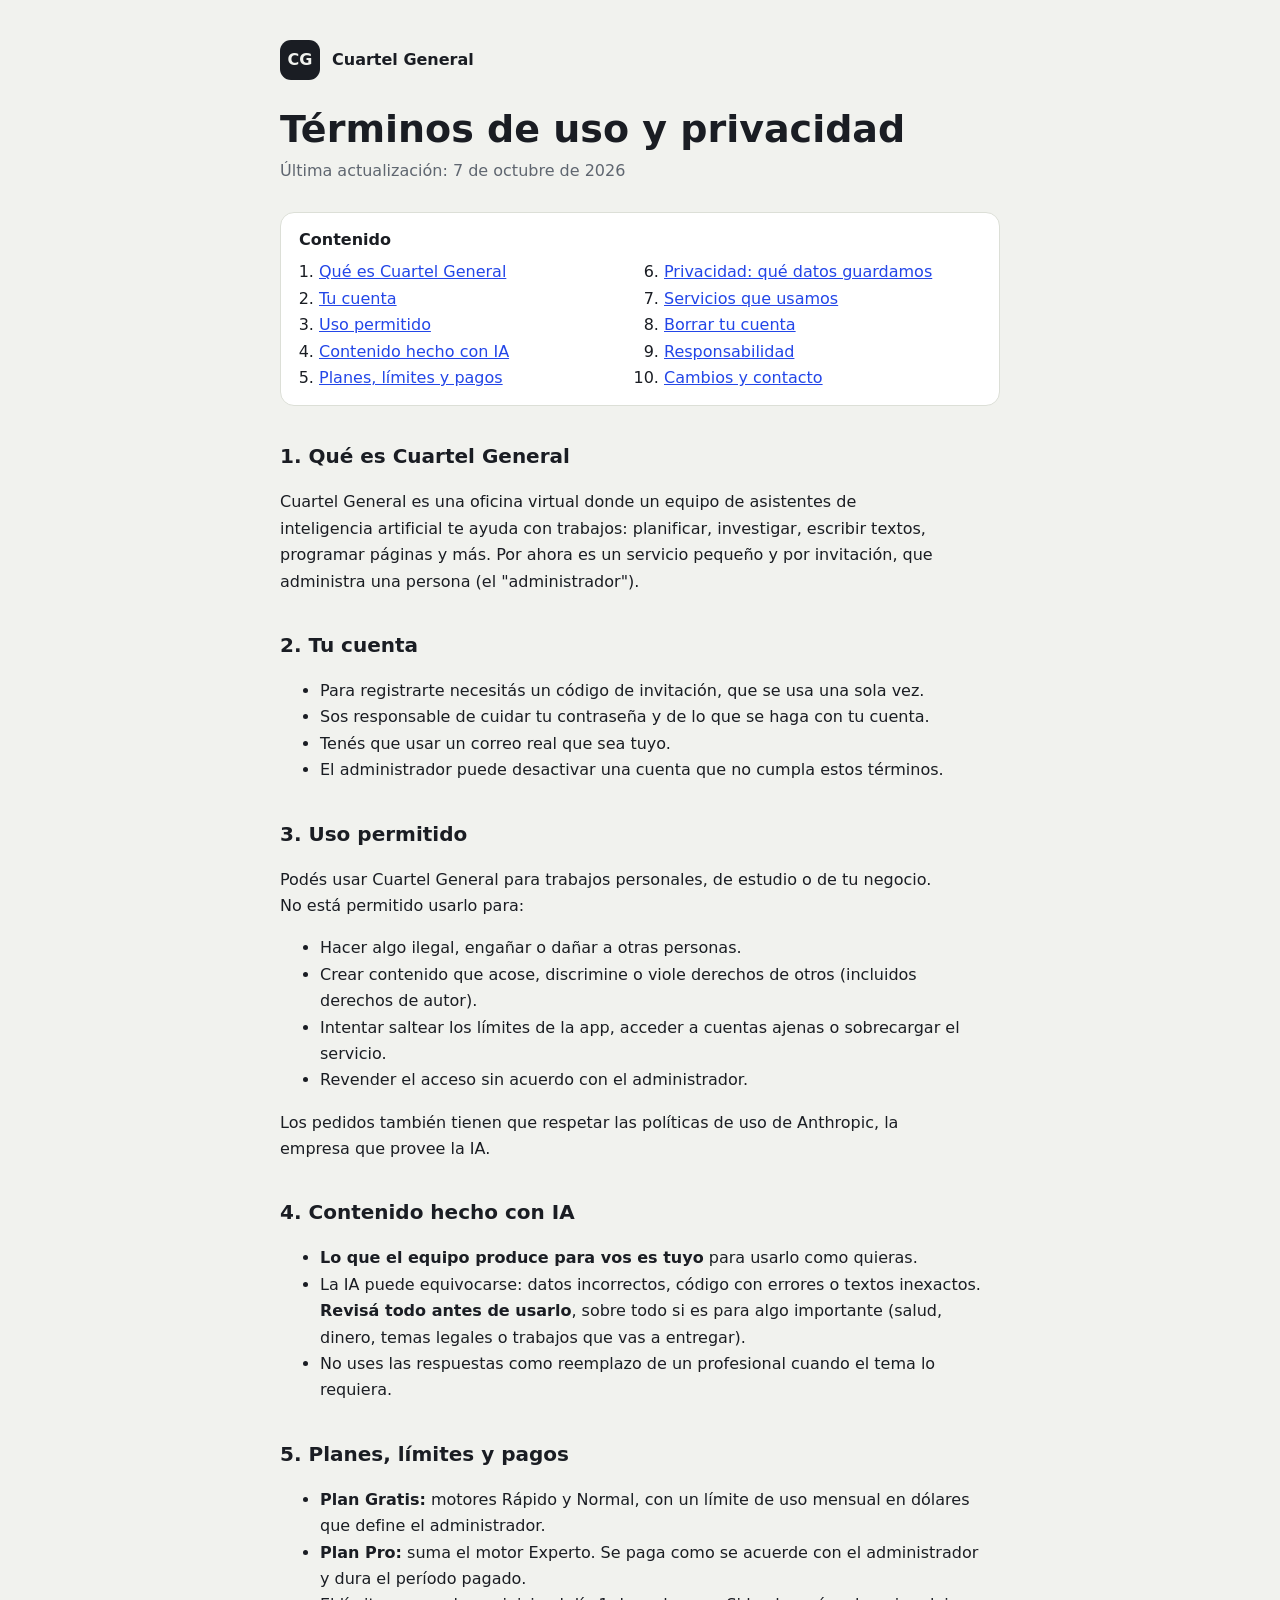
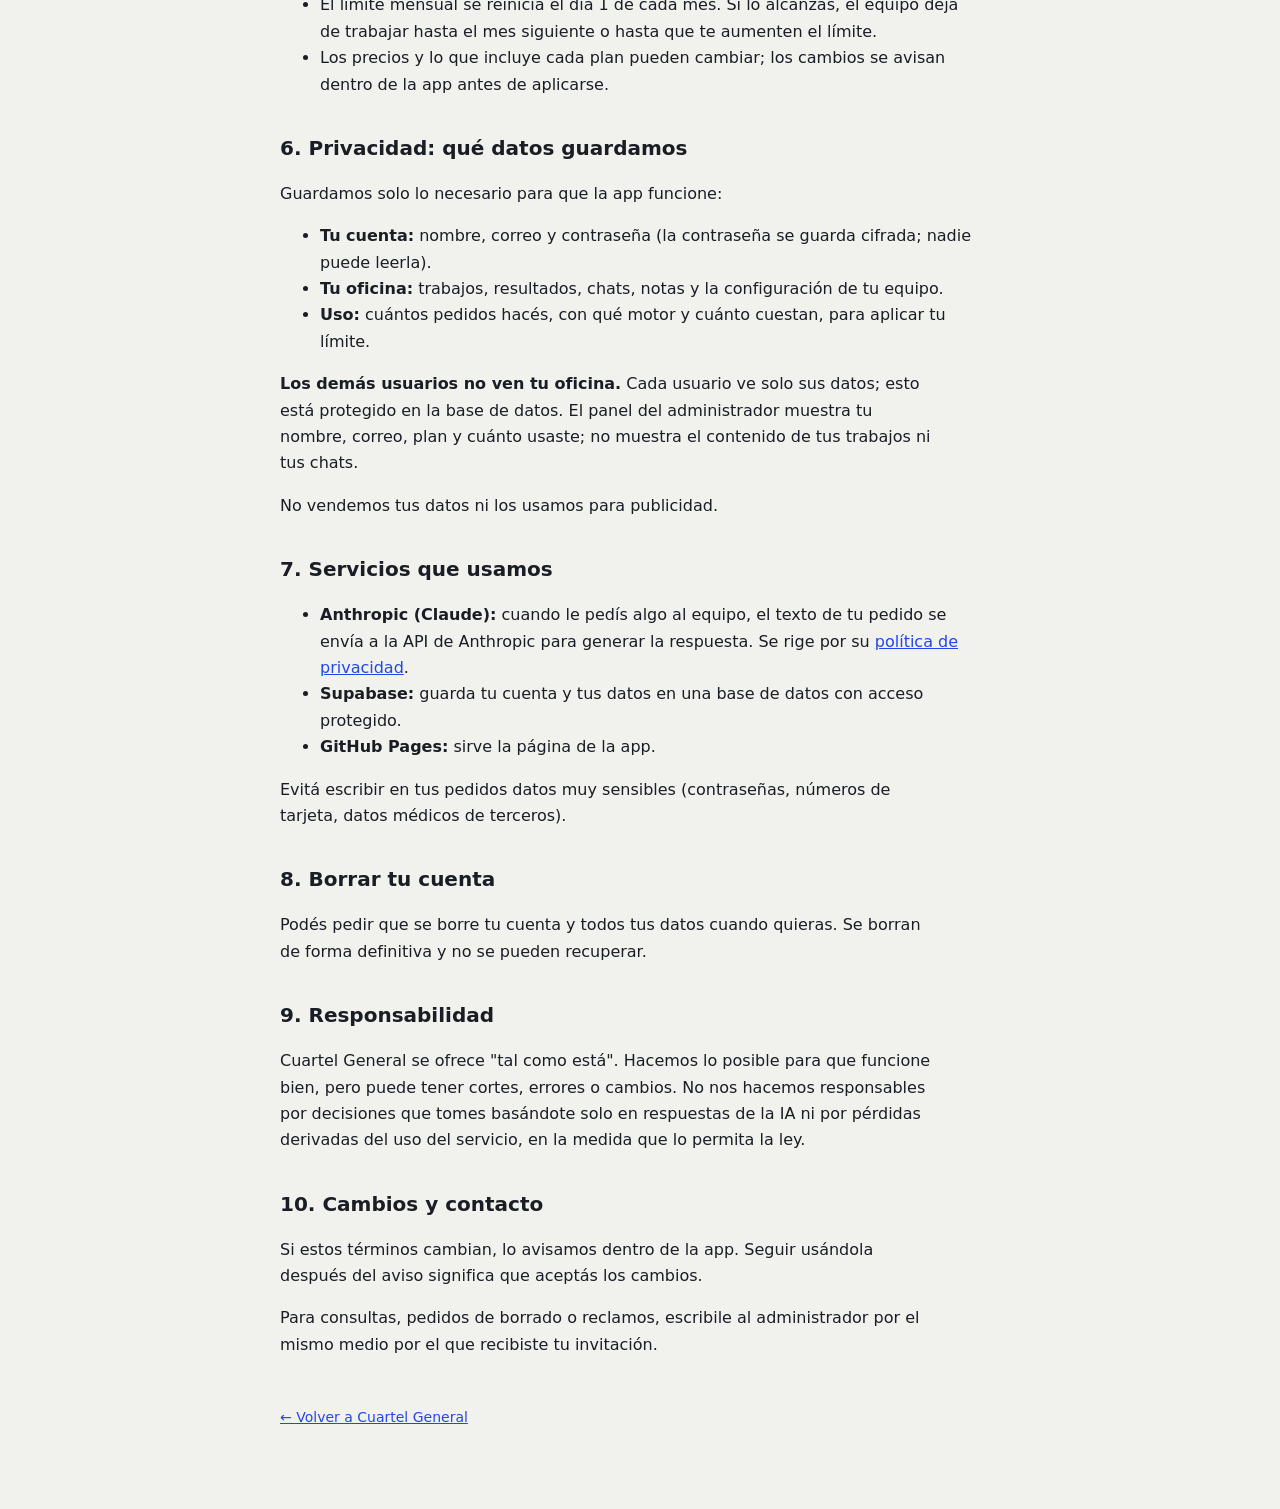
==== terminos.html @ 28af7c54 "Panel de administración con gráficos, pagos, avisos y términos - Pestaña Admin: ganancia del mes, co" ====
<!doctype html>
<html lang="es">
<head>
<meta charset="utf-8">
<meta name="viewport" content="width=device-width, initial-scale=1">
<title>Términos y privacidad · Cuartel General</title>
<meta name="description" content="Términos de uso y política de privacidad de Cuartel General.">
<link rel="icon" href="data:image/svg+xml,<svg xmlns='http://www.w3.org/2000/svg' viewBox='0 0 100 100'><rect width='100' height='100' rx='24' fill='%231A1D23'/><text x='50' y='64' font-size='42' text-anchor='middle' fill='white' font-family='Arial' font-weight='700'>CG</text></svg>">
<style>
  :root{--bg:#F1F2EE;--surface:#fff;--ink:#1A1D23;--muted:#5F6670;--line:#DCDFD7;--accent:#2346E8;color-scheme:light}
  @media (prefers-color-scheme: dark){:root{--bg:#111317;--surface:#191C21;--ink:#ECEEF2;--muted:#9AA1AC;--line:#2C3139;--accent:#7B93FF;color-scheme:dark}}
  *{box-sizing:border-box}
  body{margin:0;background:var(--bg);color:var(--ink);font:16px/1.65 system-ui,-apple-system,"Segoe UI",sans-serif;padding-inline:16px}
  main{max-width:720px;margin:0 auto;padding-block:40px 80px}
  .brand{display:flex;align-items:center;gap:12px;margin-bottom:28px;color:inherit;text-decoration:none}
  .logo{width:40px;height:40px;border-radius:11px;background:var(--ink);color:var(--bg);display:grid;place-items:center;font-weight:800}
  h1{font-size:clamp(28px,5vw,38px);line-height:1.15;margin:0 0 6px;text-wrap:balance}
  .upd{color:var(--muted);margin:0 0 28px}
  nav.toc{background:var(--surface);border:1px solid var(--line);border-radius:14px;padding:14px 18px;margin-bottom:28px}
  nav.toc ol{margin:6px 0 0;padding-left:20px;columns:2;column-gap:28px}
  @media (max-width:560px){nav.toc ol{columns:1}}
  h2{font-size:20px;margin:34px 0 8px;scroll-margin-top:16px}
  p,li{max-width:65ch}
  a{color:var(--accent)}
  .note{background:var(--surface);border:1px solid var(--line);border-left:4px solid var(--accent);border-radius:10px;padding:12px 16px;color:var(--muted);font-size:14.5px}
  footer{margin-top:48px;color:var(--muted);font-size:14px}
</style>
</head>
<body>
<main>
  <a class="brand" href="./"><span class="logo">CG</span><b>Cuartel General</b></a>
  <h1>Términos de uso y privacidad</h1>
  <p class="upd">Última actualización: 7 de octubre de 2026</p>

  <nav class="toc" aria-label="Contenido"><b>Contenido</b>
    <ol>
      <li><a href="#servicio">Qué es Cuartel General</a></li>
      <li><a href="#cuenta">Tu cuenta</a></li>
      <li><a href="#uso">Uso permitido</a></li>
      <li><a href="#ia">Contenido hecho con IA</a></li>
      <li><a href="#planes">Planes, límites y pagos</a></li>
      <li><a href="#privacidad">Privacidad: qué datos guardamos</a></li>
      <li><a href="#terceros">Servicios que usamos</a></li>
      <li><a href="#borrar">Borrar tu cuenta</a></li>
      <li><a href="#garantia">Responsabilidad</a></li>
      <li><a href="#cambios">Cambios y contacto</a></li>
    </ol>
  </nav>

  <h2 id="servicio">1. Qué es Cuartel General</h2>
  <p>Cuartel General es una oficina virtual donde un equipo de asistentes de inteligencia artificial te ayuda con trabajos: planificar, investigar, escribir textos, programar páginas y más. Por ahora es un servicio pequeño y por invitación, que administra una persona (el "administrador").</p>

  <h2 id="cuenta">2. Tu cuenta</h2>
  <ul>
    <li>Para registrarte necesitás un código de invitación, que se usa una sola vez.</li>
    <li>Sos responsable de cuidar tu contraseña y de lo que se haga con tu cuenta.</li>
    <li>Tenés que usar un correo real que sea tuyo.</li>
    <li>El administrador puede desactivar una cuenta que no cumpla estos términos.</li>
  </ul>

  <h2 id="uso">3. Uso permitido</h2>
  <p>Podés usar Cuartel General para trabajos personales, de estudio o de tu negocio. No está permitido usarlo para:</p>
  <ul>
    <li>Hacer algo ilegal, engañar o dañar a otras personas.</li>
    <li>Crear contenido que acose, discrimine o viole derechos de otros (incluidos derechos de autor).</li>
    <li>Intentar saltear los límites de la app, acceder a cuentas ajenas o sobrecargar el servicio.</li>
    <li>Revender el acceso sin acuerdo con el administrador.</li>
  </ul>
  <p>Los pedidos también tienen que respetar las políticas de uso de Anthropic, la empresa que provee la IA.</p>

  <h2 id="ia">4. Contenido hecho con IA</h2>
  <ul>
    <li><b>Lo que el equipo produce para vos es tuyo</b> para usarlo como quieras.</li>
    <li>La IA puede equivocarse: datos incorrectos, código con errores o textos inexactos. <b>Revisá todo antes de usarlo</b>, sobre todo si es para algo importante (salud, dinero, temas legales o trabajos que vas a entregar).</li>
    <li>No uses las respuestas como reemplazo de un profesional cuando el tema lo requiera.</li>
  </ul>

  <h2 id="planes">5. Planes, límites y pagos</h2>
  <ul>
    <li><b>Plan Gratis:</b> motores Rápido y Normal, con un límite de uso mensual en dólares que define el administrador.</li>
    <li><b>Plan Pro:</b> suma el motor Experto. Se paga como se acuerde con el administrador y dura el período pagado.</li>
    <li>El límite mensual se reinicia el día 1 de cada mes. Si lo alcanzás, el equipo deja de trabajar hasta el mes siguiente o hasta que te aumenten el límite.</li>
    <li>Los precios y lo que incluye cada plan pueden cambiar; los cambios se avisan dentro de la app antes de aplicarse.</li>
  </ul>

  <h2 id="privacidad">6. Privacidad: qué datos guardamos</h2>
  <p>Guardamos solo lo necesario para que la app funcione:</p>
  <ul>
    <li><b>Tu cuenta:</b> nombre, correo y contraseña (la contraseña se guarda cifrada; nadie puede leerla).</li>
    <li><b>Tu oficina:</b> trabajos, resultados, chats, notas y la configuración de tu equipo.</li>
    <li><b>Uso:</b> cuántos pedidos hacés, con qué motor y cuánto cuestan, para aplicar tu límite.</li>
  </ul>
  <p><b>Los demás usuarios no ven tu oficina.</b> Cada usuario ve solo sus datos; esto está protegido en la base de datos. El panel del administrador muestra tu nombre, correo, plan y cuánto usaste; no muestra el contenido de tus trabajos ni tus chats.</p>
  <p>No vendemos tus datos ni los usamos para publicidad.</p>

  <h2 id="terceros">7. Servicios que usamos</h2>
  <ul>
    <li><b>Anthropic (Claude):</b> cuando le pedís algo al equipo, el texto de tu pedido se envía a la API de Anthropic para generar la respuesta. Se rige por su <a href="https://www.anthropic.com/legal/privacy" rel="noopener">política de privacidad</a>.</li>
    <li><b>Supabase:</b> guarda tu cuenta y tus datos en una base de datos con acceso protegido.</li>
    <li><b>GitHub Pages:</b> sirve la página de la app.</li>
  </ul>
  <p>Evitá escribir en tus pedidos datos muy sensibles (contraseñas, números de tarjeta, datos médicos de terceros).</p>

  <h2 id="borrar">8. Borrar tu cuenta</h2>
  <p>Podés pedir que se borre tu cuenta y todos tus datos cuando quieras. Se borran de forma definitiva y no se pueden recuperar.</p>

  <h2 id="garantia">9. Responsabilidad</h2>
  <p>Cuartel General se ofrece "tal como está". Hacemos lo posible para que funcione bien, pero puede tener cortes, errores o cambios. No nos hacemos responsables por decisiones que tomes basándote solo en respuestas de la IA ni por pérdidas derivadas del uso del servicio, en la medida que lo permita la ley.</p>

  <h2 id="cambios">10. Cambios y contacto</h2>
  <p>Si estos términos cambian, lo avisamos dentro de la app. Seguir usándola después del aviso significa que aceptás los cambios.</p>
  <p>Para consultas, pedidos de borrado o reclamos, escribile al administrador por el mismo medio por el que recibiste tu invitación.</p>

  <footer><a href="./">← Volver a Cuartel General</a></footer>
</main>
</body>
</html>
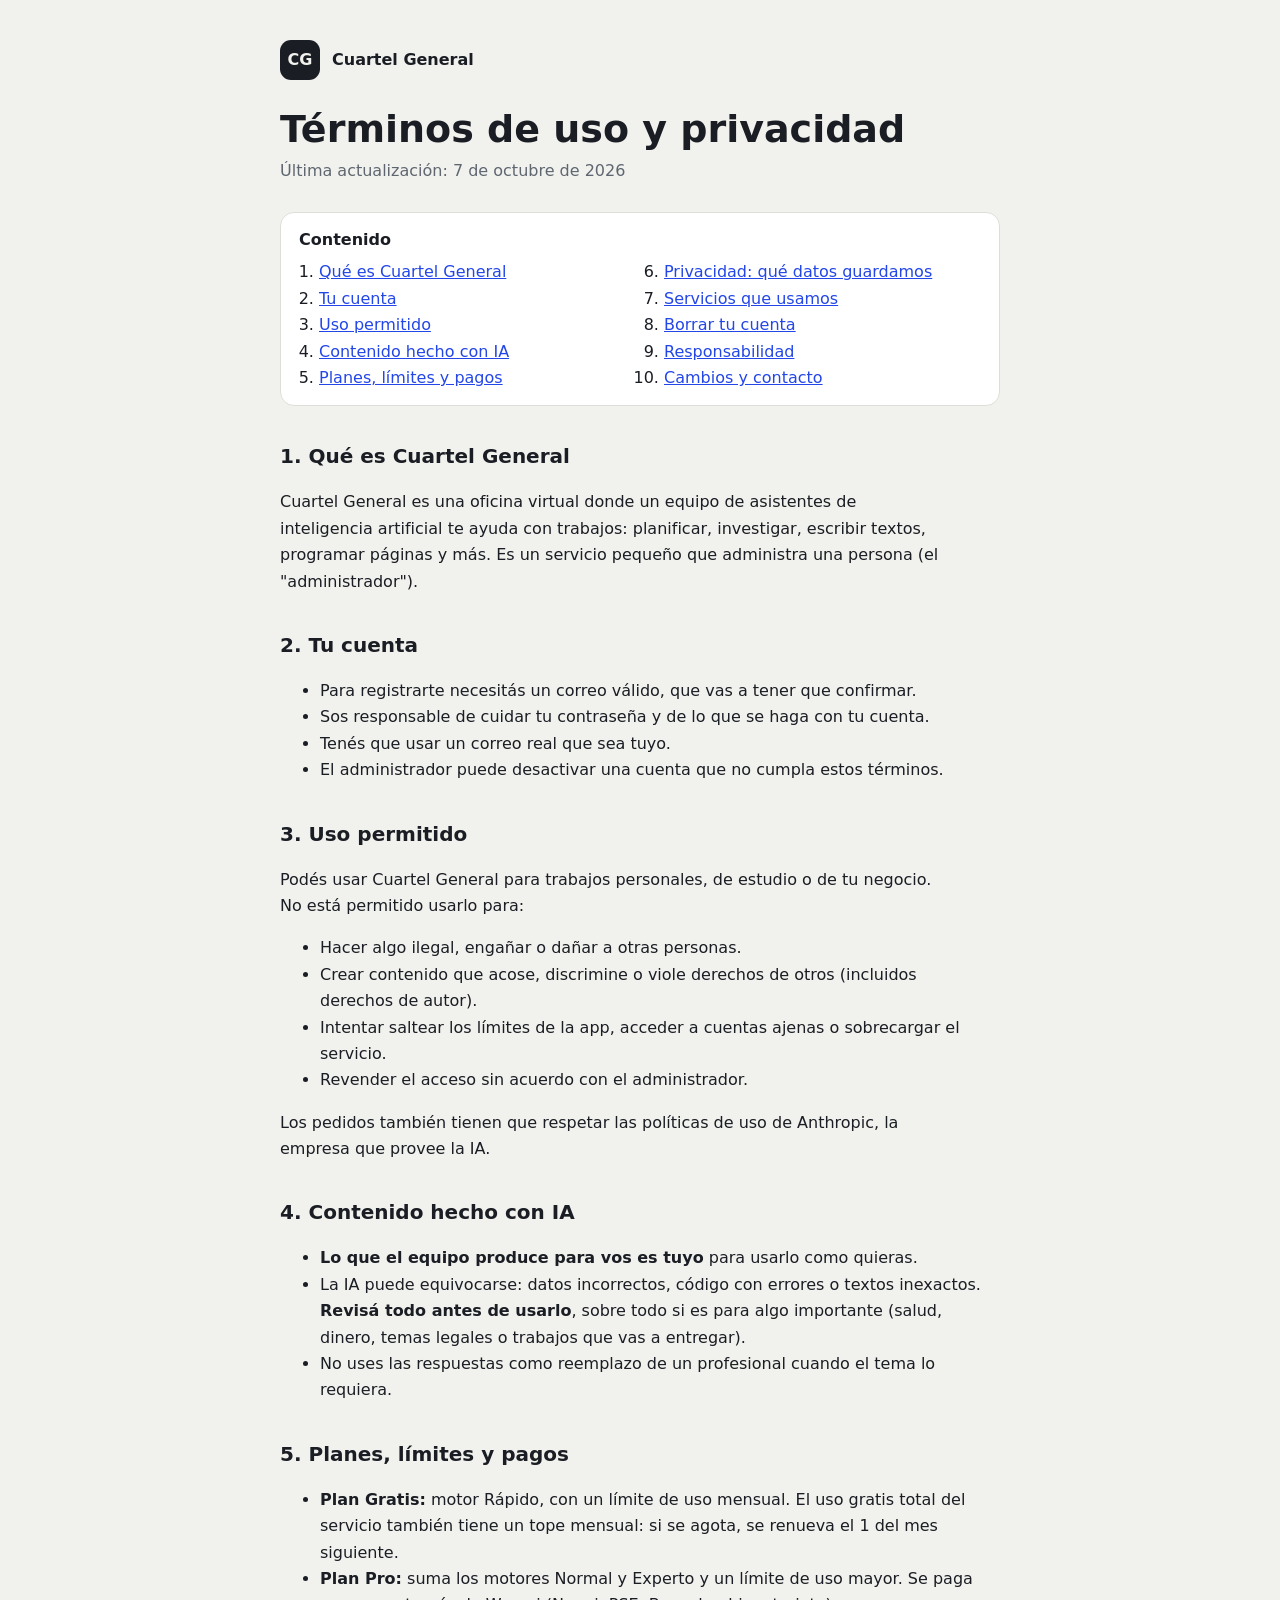
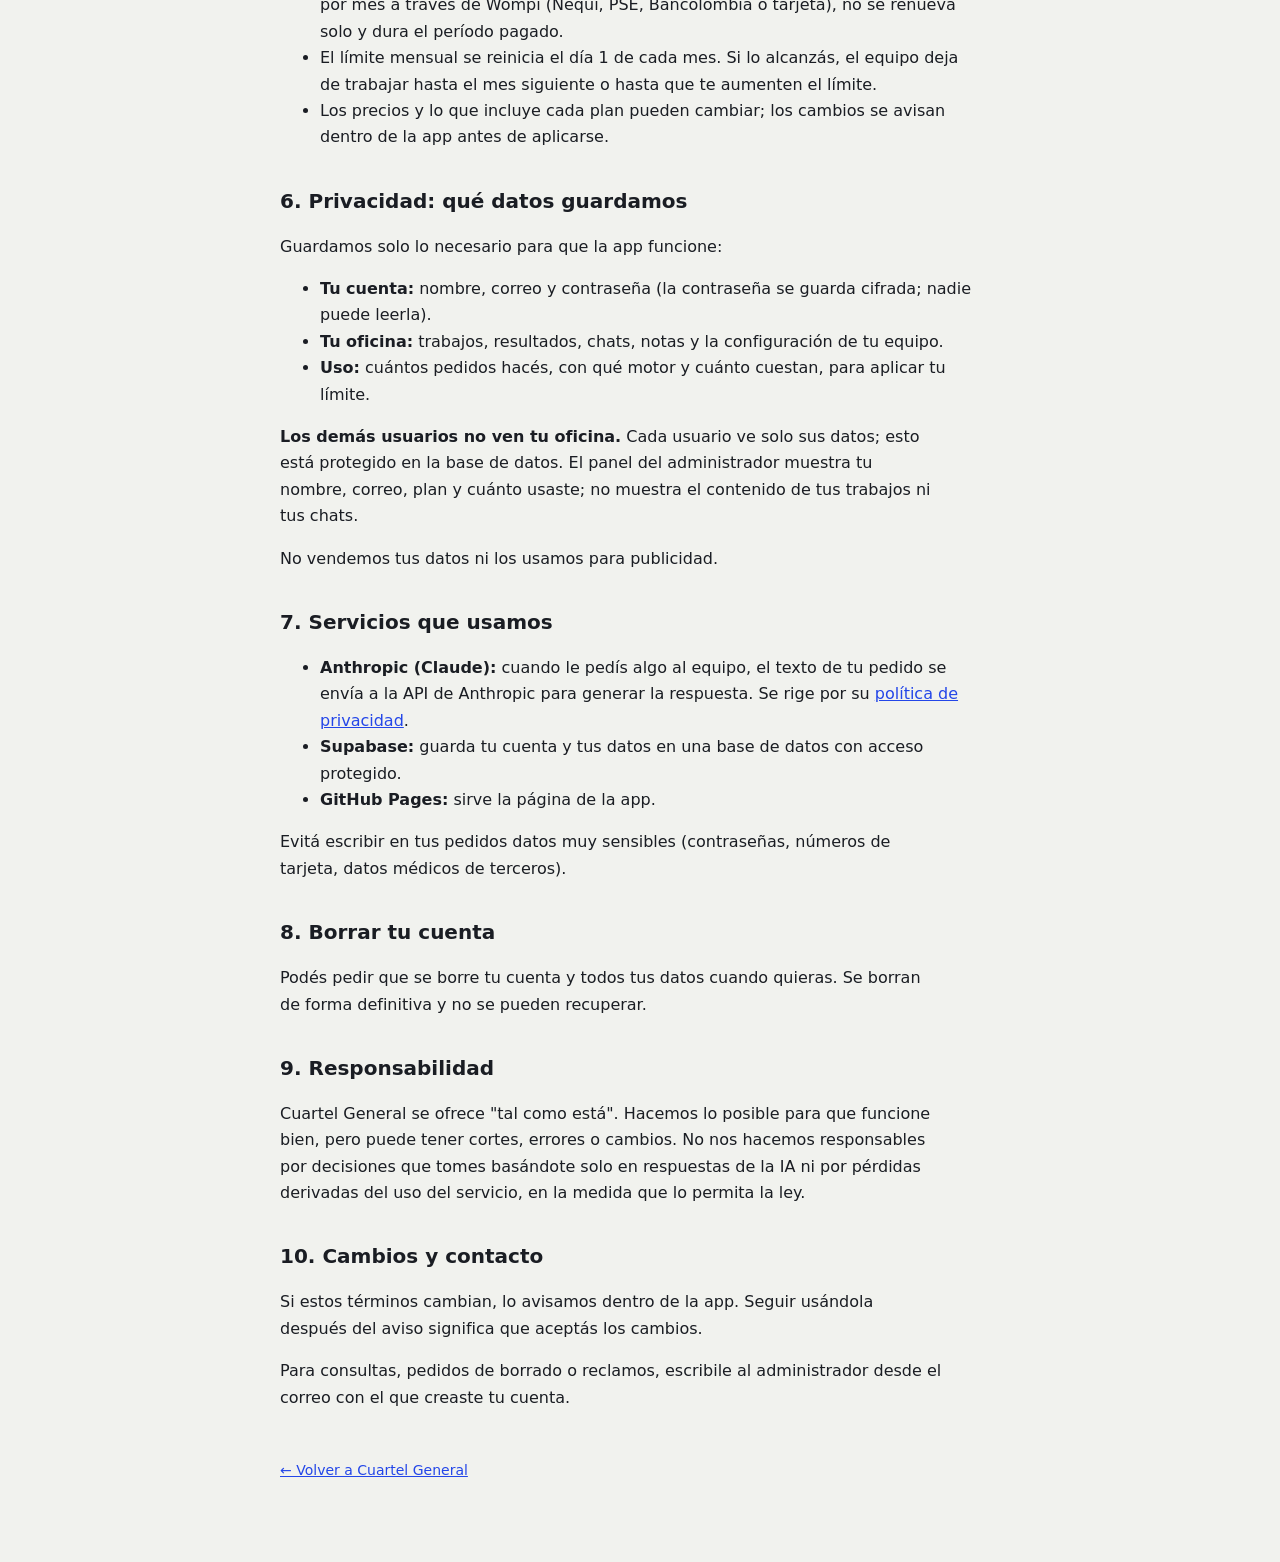
==== commit f745d8ab: "Registro abierto sin invitación, Gratis solo con motor Rápido y tope total del plan Gratis Co-Author" ====
--- a/terminos.html
+++ b/terminos.html
@@ -48,11 +48,11 @@
   </nav>
 
   <h2 id="servicio">1. Qué es Cuartel General</h2>
-  <p>Cuartel General es una oficina virtual donde un equipo de asistentes de inteligencia artificial te ayuda con trabajos: planificar, investigar, escribir textos, programar páginas y más. Por ahora es un servicio pequeño y por invitación, que administra una persona (el "administrador").</p>
+  <p>Cuartel General es una oficina virtual donde un equipo de asistentes de inteligencia artificial te ayuda con trabajos: planificar, investigar, escribir textos, programar páginas y más. Es un servicio pequeño que administra una persona (el "administrador").</p>
 
   <h2 id="cuenta">2. Tu cuenta</h2>
   <ul>
-    <li>Para registrarte necesitás un código de invitación, que se usa una sola vez.</li>
+    <li>Para registrarte necesitás un correo válido, que vas a tener que confirmar.</li>
     <li>Sos responsable de cuidar tu contraseña y de lo que se haga con tu cuenta.</li>
     <li>Tenés que usar un correo real que sea tuyo.</li>
     <li>El administrador puede desactivar una cuenta que no cumpla estos términos.</li>
@@ -77,8 +77,8 @@
 
   <h2 id="planes">5. Planes, límites y pagos</h2>
   <ul>
-    <li><b>Plan Gratis:</b> motores Rápido y Normal, con un límite de uso mensual en dólares que define el administrador.</li>
-    <li><b>Plan Pro:</b> suma el motor Experto. Se paga como se acuerde con el administrador y dura el período pagado.</li>
+    <li><b>Plan Gratis:</b> motor Rápido, con un límite de uso mensual. El uso gratis total del servicio también tiene un tope mensual: si se agota, se renueva el 1 del mes siguiente.</li>
+    <li><b>Plan Pro:</b> suma los motores Normal y Experto y un límite de uso mayor. Se paga por mes a través de Wompi (Nequi, PSE, Bancolombia o tarjeta), no se renueva solo y dura el período pagado.</li>
     <li>El límite mensual se reinicia el día 1 de cada mes. Si lo alcanzás, el equipo deja de trabajar hasta el mes siguiente o hasta que te aumenten el límite.</li>
     <li>Los precios y lo que incluye cada plan pueden cambiar; los cambios se avisan dentro de la app antes de aplicarse.</li>
   </ul>
@@ -109,7 +109,7 @@
 
   <h2 id="cambios">10. Cambios y contacto</h2>
   <p>Si estos términos cambian, lo avisamos dentro de la app. Seguir usándola después del aviso significa que aceptás los cambios.</p>
-  <p>Para consultas, pedidos de borrado o reclamos, escribile al administrador por el mismo medio por el que recibiste tu invitación.</p>
+  <p>Para consultas, pedidos de borrado o reclamos, escribile al administrador desde el correo con el que creaste tu cuenta.</p>
 
   <footer><a href="./">← Volver a Cuartel General</a></footer>
 </main>
